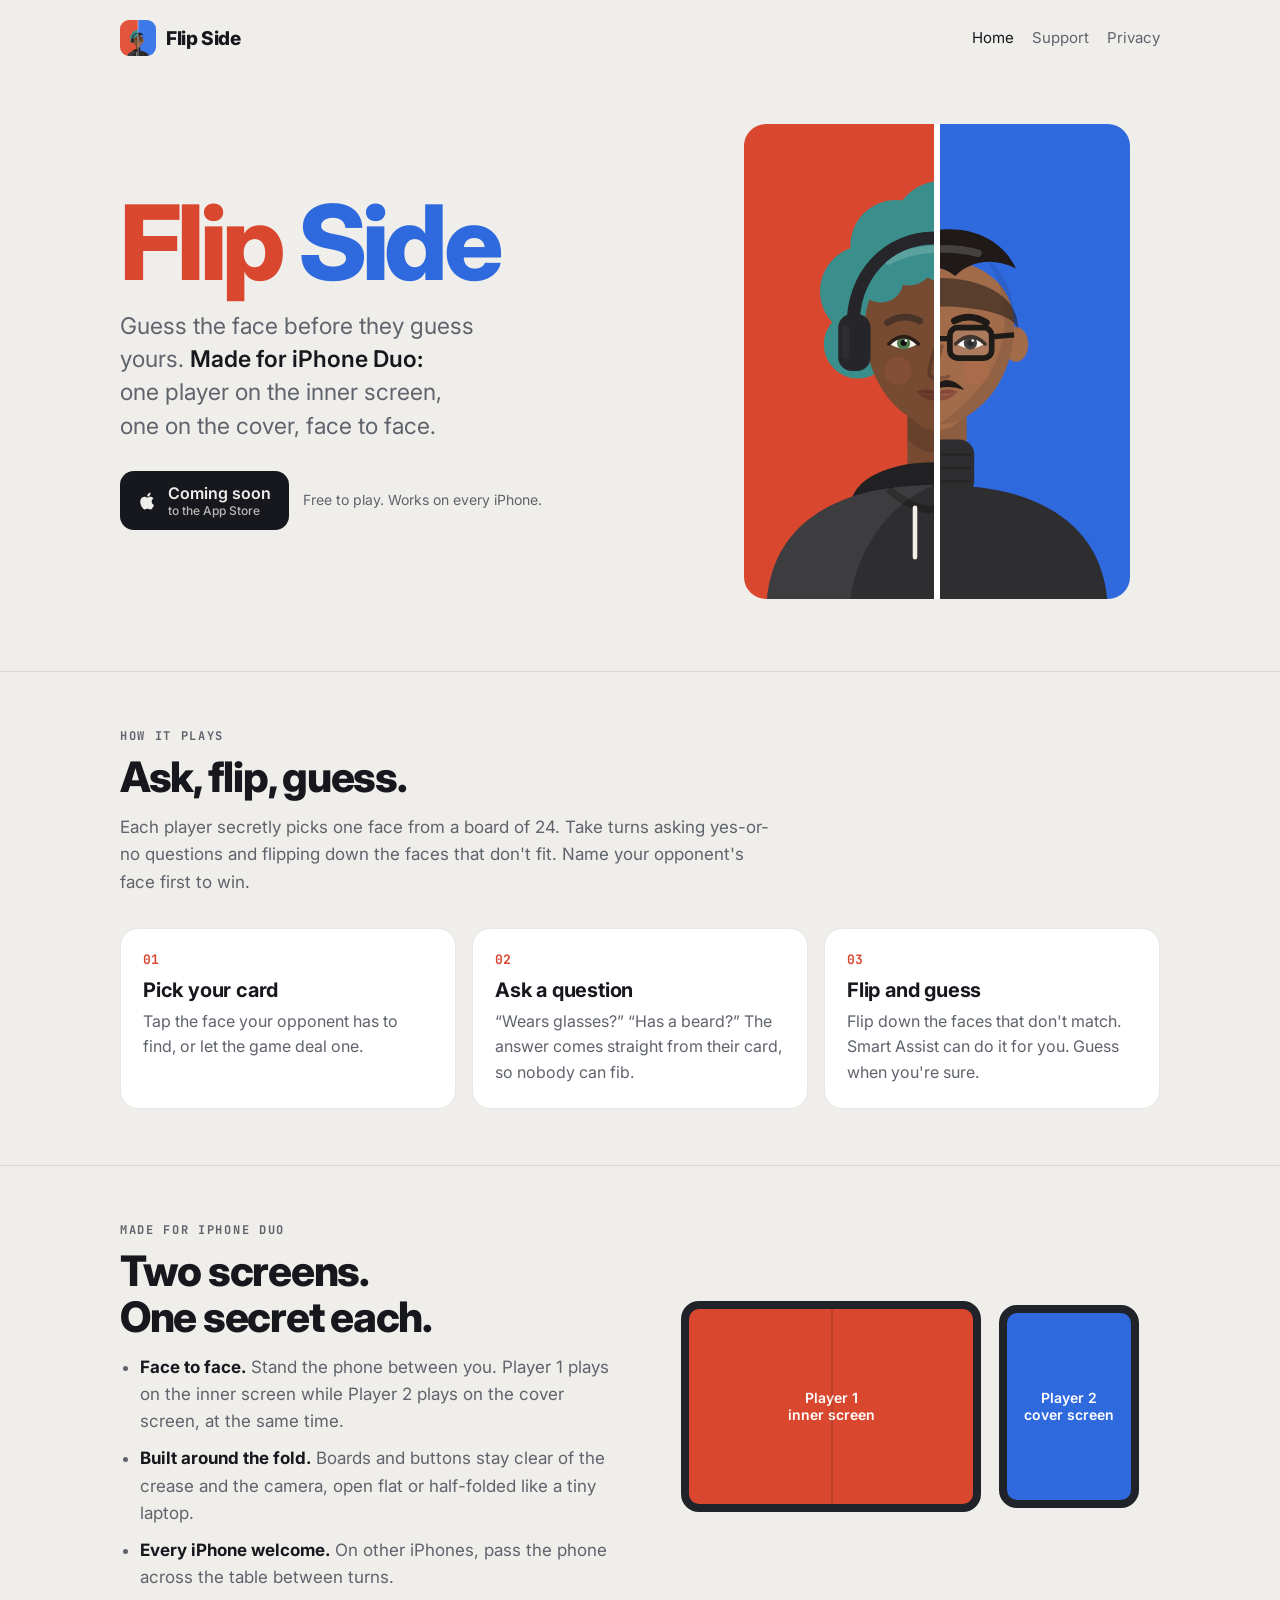
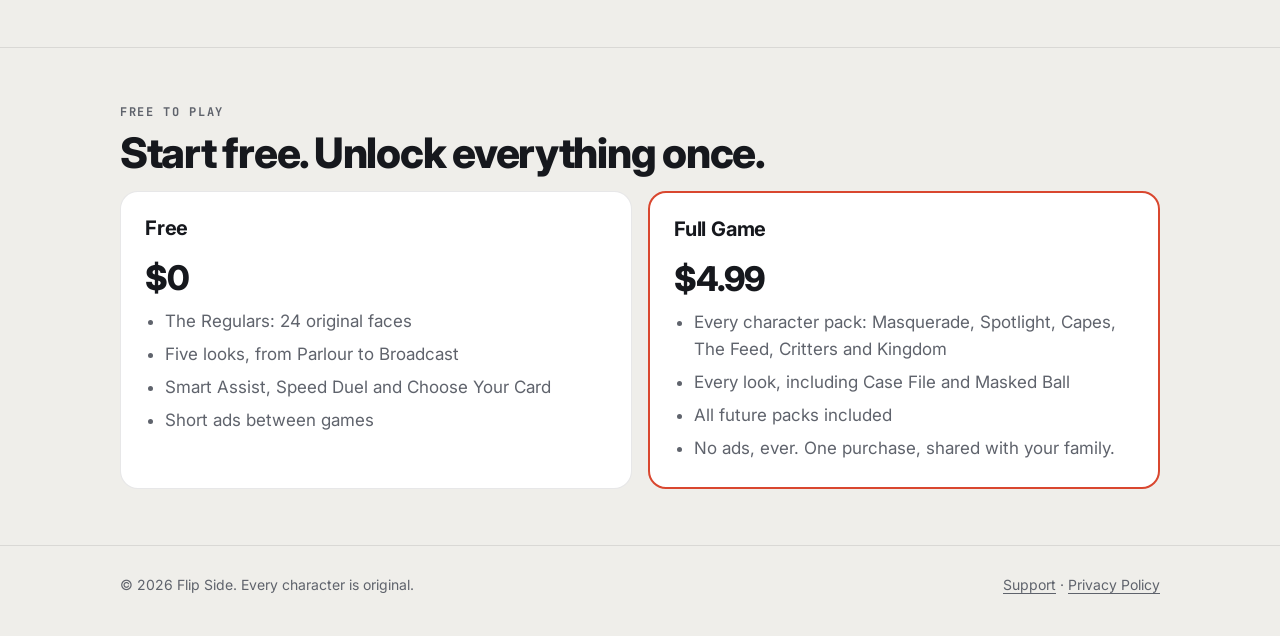
==== index.html @ 429391af "Add Flip Side website: landing, privacy policy, support Co-Authored-By: Claude Opus 5.5 <noreply@ant" ====
<!doctype html>
<html lang="en">
<head>
<meta charset="utf-8">
<meta name="viewport" content="width=device-width, initial-scale=1, viewport-fit=cover">
<title>Flip Side: Guess the Face</title>
<meta name="description" content="A two-player face-guessing game made for iPhone Duo. One player on the inner screen, one on the cover screen, face to face. Works on every iPhone.">
<meta property="og:title" content="Flip Side: Guess the Face">
<meta property="og:description" content="Two players. Two screens. One face each. A guessing game made for iPhone Duo.">
<meta property="og:image" content="https://nelsonthegr8.github.io/flipside/assets/icon.png">
<link rel="icon" href="favicon.png">
<link rel="apple-touch-icon" href="apple-touch-icon.png">
<link rel="preconnect" href="https://fonts.googleapis.com">
<link rel="stylesheet" href="https://fonts.googleapis.com/css2?family=Inter:wght@400;500;600;700;800&family=JetBrains+Mono:wght@700&display=swap">
<link rel="stylesheet" href="style.css">
</head>
<body>
<header class="wrap top">
  <a class="brand" href="./"><img src="assets/icon.png" alt="">Flip Side</a>
  <nav aria-label="Site">
    <a href="./" aria-current="page">Home</a>
    <a href="support.html">Support</a>
    <a href="privacy.html">Privacy</a>
  </nav>
</header>

<main>
  <div class="wrap hero">
    <div>
      <h1 class="wordmark"><span class="a">Flip</span> <span class="b">Side</span></h1>
      <p class="lede">Guess the face before they guess yours. <strong>Made for iPhone Duo:</strong> one player on the inner screen, one on the cover, face to face.</p>
      <div class="cta">
        <span class="badge" aria-label="Coming soon to the App Store">
          <svg width="20" height="20" viewBox="0 0 24 24" aria-hidden="true"><path fill="currentColor" d="M16.4 12.6c0-2.4 2-3.6 2.1-3.7-1.2-1.7-3-1.9-3.6-2-1.5-.2-3 .9-3.8.9-.8 0-2-.9-3.3-.9-1.7 0-3.3 1-4.2 2.5-1.8 3.1-.5 7.7 1.3 10.2.9 1.2 1.9 2.6 3.2 2.6 1.3-.1 1.8-.8 3.3-.8s2 .8 3.3.8c1.4 0 2.3-1.3 3.1-2.5 1-1.4 1.4-2.8 1.4-2.9-.1 0-2.8-1-2.8-4.2zM14 5.3c.7-.8 1.2-2 1-3.1-1 0-2.2.7-2.9 1.5-.6.7-1.2 1.9-1 3 1.1.1 2.2-.6 2.9-1.4z"/></svg>
          <span>Coming soon<small>to the App Store</small></span>
        </span>
        <span class="note">Free to play. Works on every iPhone.</span>
      </div>
    </div>
    <div class="faces" role="img" aria-label="Two half faces, one on red and one on blue, meeting in the middle">
      <div class="half l"><img src="assets/cleo.svg" alt=""></div>
      <div class="seam"></div>
      <div class="half r"><img src="assets/dev.svg" alt=""></div>
    </div>
  </div>

  <section>
    <div class="wrap">
      <p class="eyebrow">How it plays</p>
      <h2>Ask, flip, guess.</h2>
      <p class="intro">Each player secretly picks one face from a board of 24. Take turns asking yes-or-no questions and flipping down the faces that don't fit. Name your opponent's face first to win.</p>
      <div class="steps">
        <div class="step"><span class="n">01</span><h3>Pick your card</h3><p>Tap the face your opponent has to find, or let the game deal one.</p></div>
        <div class="step"><span class="n">02</span><h3>Ask a question</h3><p>“Wears glasses?” “Has a beard?” The answer comes straight from their card, so nobody can fib.</p></div>
        <div class="step"><span class="n">03</span><h3>Flip and guess</h3><p>Flip down the faces that don't match. Smart Assist can do it for you. Guess when you're sure.</p></div>
      </div>
    </div>
  </section>

  <section>
    <div class="wrap duo">
      <div>
        <p class="eyebrow">Made for iPhone Duo</p>
        <h2>Two screens. One secret each.</h2>
        <ul>
          <li><strong>Face to face.</strong> Stand the phone between you. Player 1 plays on the inner screen while Player 2 plays on the cover screen, at the same time.</li>
          <li><strong>Built around the fold.</strong> Boards and buttons stay clear of the crease and the camera, open flat or half-folded like a tiny laptop.</li>
          <li><strong>Every iPhone welcome.</strong> On other iPhones, pass the phone across the table between turns.</li>
        </ul>
      </div>
      <div class="device" aria-hidden="true">
        <div class="screen inner">Player 1<br>inner screen</div>
        <div class="screen cover">Player 2<br>cover screen</div>
      </div>
    </div>
  </section>

  <section>
    <div class="wrap">
      <p class="eyebrow">Free to play</p>
      <h2>Start free. Unlock everything once.</h2>
      <div class="packs">
        <div class="pack">
          <h3>Free</h3>
          <div class="price">$0</div>
          <ul>
            <li>The Regulars: 24 original faces</li>
            <li>Five looks, from Parlour to Broadcast</li>
            <li>Smart Assist, Speed Duel and Choose Your Card</li>
            <li>Short ads between games</li>
          </ul>
        </div>
        <div class="pack full">
          <h3>Full Game</h3>
          <div class="price">$4.99</div>
          <ul>
            <li>Every character pack: Masquerade, Spotlight, Capes, The Feed, Critters and Kingdom</li>
            <li>Every look, including Case File and Masked Ball</li>
            <li>All future packs included</li>
            <li>No ads, ever. One purchase, shared with your family.</li>
          </ul>
        </div>
      </div>
    </div>
  </section>
</main>

<footer>
  <div class="wrap">
    <span>© 2026 Flip Side. Every character is original.</span>
    <span><a href="support.html">Support</a> · <a href="privacy.html">Privacy Policy</a></span>
  </div>
</footer>
</body>
</html>
---- style.css ----
/* Flip Side site — Studio look from the app: off-white table, Player 1 red, Player 2 blue. */
:root {
  --bg: #efeeea;
  --surface: #ffffff;
  --ink: #16181d;
  --muted: #5f636c;
  --line: #16181d1a;
  --p1: #d9472f;
  --p2: #2f69de;
  --display: "Inter", system-ui, -apple-system, "Helvetica Neue", sans-serif;
  --body: "Inter", system-ui, -apple-system, "Helvetica Neue", sans-serif;
  --mono: "JetBrains Mono", ui-monospace, Menlo, monospace;
  color-scheme: light;
}
@media (prefers-color-scheme: dark) {
  :root {
    --bg: #121418;
    --surface: #1b1e24;
    --ink: #eef0f4;
    --muted: #9ba1ad;
    --line: #ffffff1a;
    --p1: #ff7a62;
    --p2: #6f9cff;
    color-scheme: dark;
  }
}
* { box-sizing: border-box; }
html { -webkit-text-size-adjust: 100%; }
body {
  margin: 0;
  background: var(--bg);
  color: var(--ink);
  font: 400 17px/1.6 var(--body);
}
a { color: var(--p2); text-underline-offset: 3px; }
a:focus-visible, button:focus-visible { outline: 3px solid var(--p2); outline-offset: 3px; border-radius: 6px; }
.wrap {
  max-width: 1080px;
  margin: 0 auto;
  padding-left: max(20px, env(safe-area-inset-left));
  padding-right: max(20px, env(safe-area-inset-right));
}
.narrow { max-width: 720px; }

/* Header */
.top { display: flex; align-items: center; justify-content: space-between; gap: 16px; padding-block: 20px; }
.brand { display: flex; align-items: center; gap: 10px; color: var(--ink); text-decoration: none; font: 800 19px var(--display); letter-spacing: -0.02em; }
.brand img { width: 36px; height: 36px; border-radius: 9px; }
.top nav { display: flex; gap: 18px; font-size: 15px; }
.top nav a { color: var(--muted); text-decoration: none; }
.top nav a:hover, .top nav a[aria-current="page"] { color: var(--ink); }

/* Hero */
.hero { display: grid; grid-template-columns: minmax(0, 1.1fr) minmax(0, 0.9fr); gap: 48px; align-items: center; padding-block: 48px 72px; }
@media (max-width: 820px) { .hero { grid-template-columns: minmax(0, 1fr); gap: 32px; padding-block: 24px 48px; } }
.wordmark { font: 800 clamp(56px, 9vw, 104px)/0.95 var(--display); letter-spacing: -0.045em; margin: 0 0 18px; }
.wordmark .a { color: var(--p1); }
.wordmark .b { color: var(--p2); }
.hero .lede { font-size: clamp(19px, 2.2vw, 23px); line-height: 1.45; color: var(--muted); max-width: 30ch; margin: 0 0 28px; text-wrap: balance; }
.hero .lede strong { color: var(--ink); font-weight: 600; }
.cta { display: flex; flex-wrap: wrap; align-items: center; gap: 14px; }
.badge {
  display: inline-flex; align-items: center; gap: 10px;
  padding: 12px 18px; border-radius: 14px;
  background: var(--ink); color: var(--bg);
  font: 600 16px var(--body); text-decoration: none;
}
.badge small { display: block; font-weight: 500; font-size: 12px; opacity: 0.75; }
.note { font-size: 14px; color: var(--muted); }

/* Face to face visual */
.faces { display: flex; justify-content: center; }
.half { width: min(38vw, 190px); aspect-ratio: 0.4; overflow: hidden; position: relative; }
.half img { position: absolute; top: 0; height: 100%; width: 200%; }
.half.l { background: var(--p1); border-radius: 22px 0 0 22px; }
.half.r { background: var(--p2); border-radius: 0 22px 22px 0; }
.half.l img { left: 0; }
.half.r img { left: -100%; }
.seam { width: 6px; background: var(--surface); }
@media (prefers-reduced-motion: no-preference) {
  .half.l { animation: inL 0.9s cubic-bezier(.2,.8,.2,1) both; }
  .half.r { animation: inR 0.9s cubic-bezier(.2,.8,.2,1) both; }
  @keyframes inL { from { transform: translateX(-40%); opacity: 0; } }
  @keyframes inR { from { transform: translateX(40%); opacity: 0; } }
}

/* Sections */
section { padding-block: 56px; border-top: 1px solid var(--line); }
h2 { font: 800 clamp(30px, 4vw, 42px)/1.1 var(--display); letter-spacing: -0.03em; margin: 0 0 14px; text-wrap: balance; }
h3 { font: 700 20px/1.25 var(--display); margin: 0 0 6px; letter-spacing: -0.01em; }
.eyebrow { font: 700 12px var(--mono); letter-spacing: 0.14em; text-transform: uppercase; color: var(--muted); margin: 0 0 10px; }
.intro { color: var(--muted); max-width: 60ch; margin: 0 0 32px; }
.steps { display: grid; grid-template-columns: repeat(auto-fit, minmax(min(100%, 240px), 1fr)); gap: 16px; }
.step { background: var(--surface); border: 1px solid var(--line); border-radius: 18px; padding: 22px; }
.step .n { font: 700 13px var(--mono); color: var(--p1); margin-bottom: 10px; display: block; }
.step p { margin: 0; color: var(--muted); font-size: 16px; }

.duo { display: grid; grid-template-columns: minmax(0, 1fr) minmax(0, 1fr); gap: 40px; align-items: center; }
@media (max-width: 820px) { .duo { grid-template-columns: minmax(0, 1fr); } }
.duo ul { margin: 0; padding-left: 20px; display: grid; gap: 10px; color: var(--muted); }
.duo ul strong { color: var(--ink); }
.device { display: flex; justify-content: center; align-items: center; gap: 18px; }
.screen { border-radius: 18px; border: 8px solid #202329; display: grid; place-items: center; font: 600 14px var(--body); color: #fff; text-align: center; padding: 12px; }
.screen.inner { width: min(56vw, 300px); aspect-ratio: 951 / 669; background: var(--p1); position: relative; }
.screen.inner::after { content: ""; position: absolute; top: 0; bottom: 0; left: 50%; width: 2px; background: #0002; }
.screen.cover { width: min(26vw, 140px); aspect-ratio: 466 / 678; background: var(--p2); }

.packs { display: grid; grid-template-columns: repeat(auto-fit, minmax(min(100%, 300px), 1fr)); gap: 16px; }
.pack { background: var(--surface); border: 1px solid var(--line); border-radius: 18px; padding: 24px; display: grid; gap: 10px; align-content: start; }
.pack .price { font: 800 34px var(--display); letter-spacing: -0.03em; }
.pack ul { margin: 0; padding-left: 20px; color: var(--muted); display: grid; gap: 6px; }
.pack.full { border: 2px solid var(--p1); }

/* Legal / support pages */
.doc { padding-block: 24px 72px; }
.doc h1 { font: 800 clamp(38px, 6vw, 56px)/1.05 var(--display); letter-spacing: -0.04em; margin: 12px 0 8px; }
.doc .updated { color: var(--muted); font-size: 15px; margin: 0 0 32px; }
.doc h2 { font-size: 24px; margin: 40px 0 10px; letter-spacing: -0.02em; }
.doc p, .doc li { color: var(--ink); max-width: 68ch; }
.doc ul { padding-left: 22px; display: grid; gap: 8px; }
.doc .callout { background: var(--surface); border: 1px solid var(--line); border-radius: 16px; padding: 18px 20px; }
.doc table { border-collapse: collapse; width: 100%; font-size: 15px; }
.doc .tablewrap { overflow-x: auto; border: 1px solid var(--line); border-radius: 12px; }
.doc th, .doc td { text-align: left; padding: 10px 12px; border-bottom: 1px solid var(--line); vertical-align: top; }
.doc th { font: 700 12px var(--mono); letter-spacing: 0.08em; text-transform: uppercase; color: var(--muted); }
.doc tr:last-child td { border-bottom: 0; }
details { background: var(--surface); border: 1px solid var(--line); border-radius: 14px; padding: 16px 20px; margin-bottom: 10px; }
summary { font-weight: 600; cursor: pointer; }
details p { color: var(--muted); margin: 10px 0 0; }

footer { border-top: 1px solid var(--line); padding-block: 28px 40px; color: var(--muted); font-size: 14px; }
footer .wrap { display: flex; flex-wrap: wrap; justify-content: space-between; gap: 12px; }
footer a { color: var(--muted); }
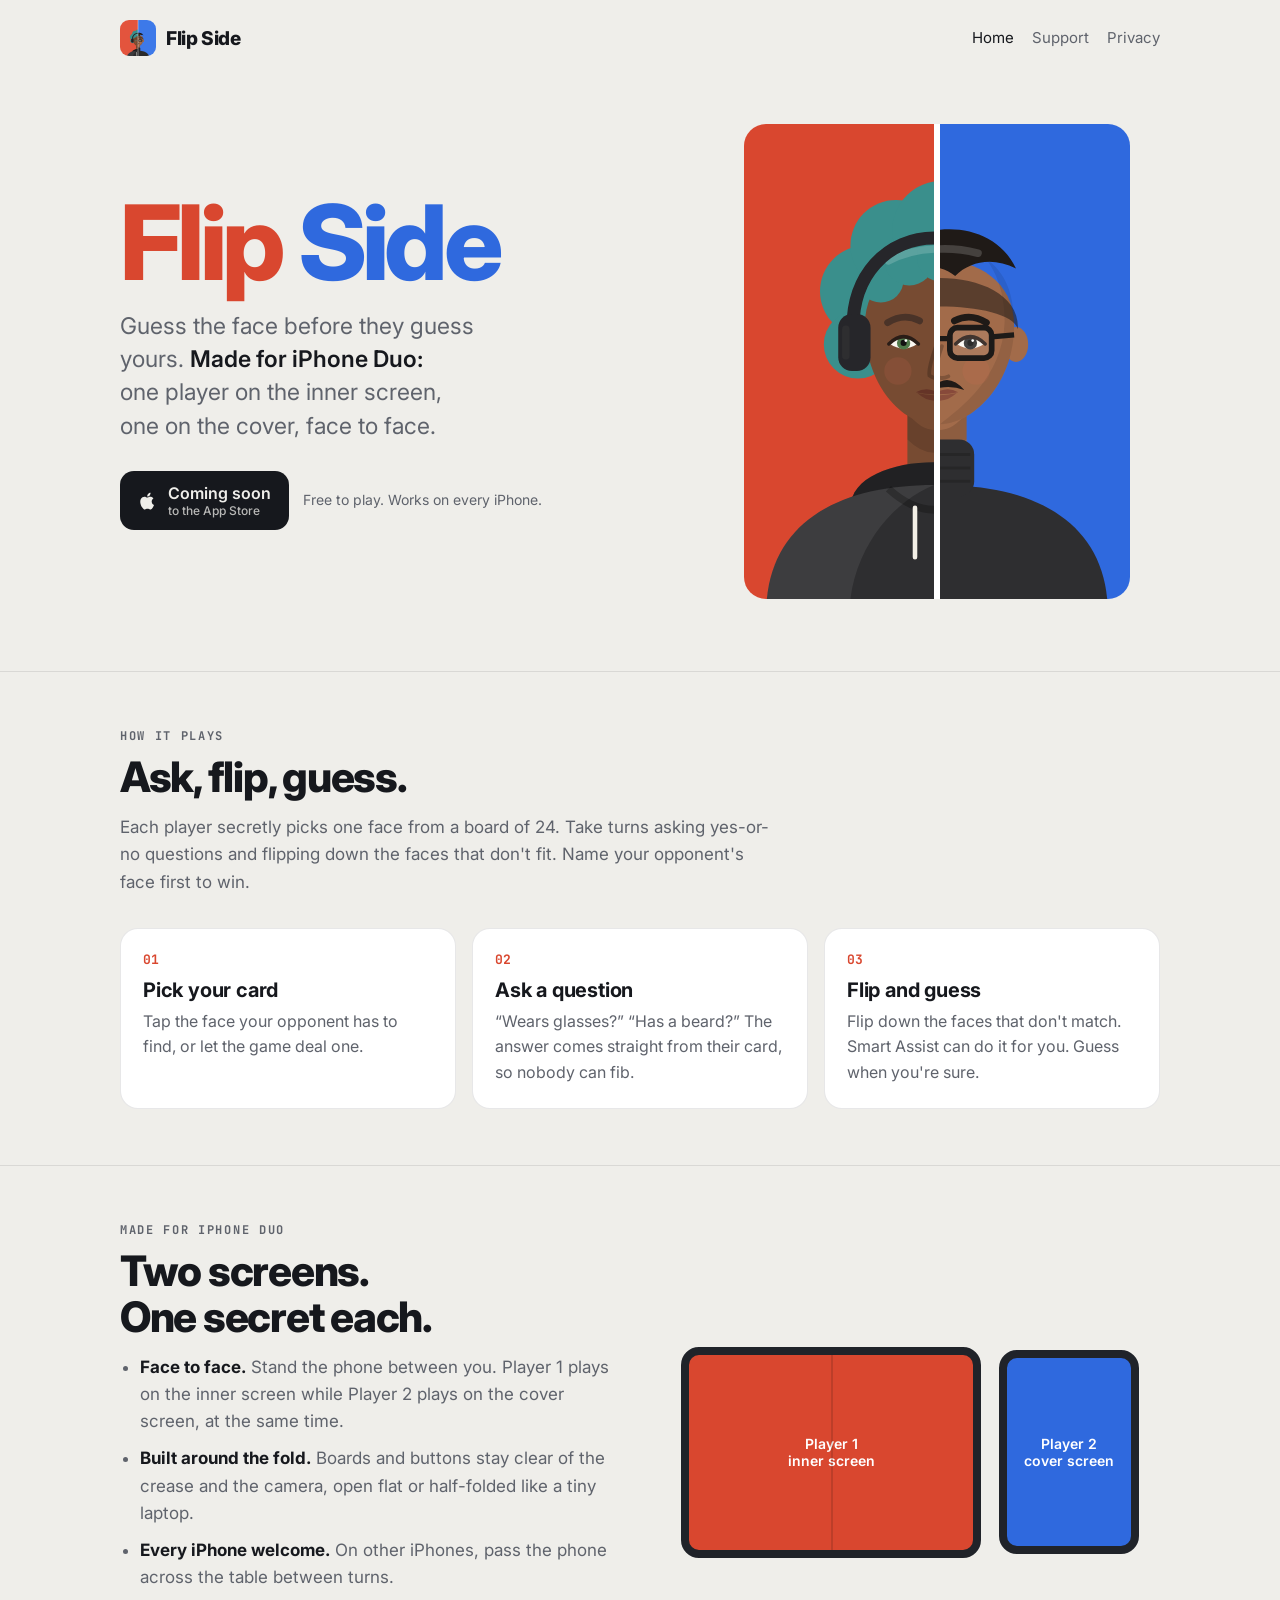
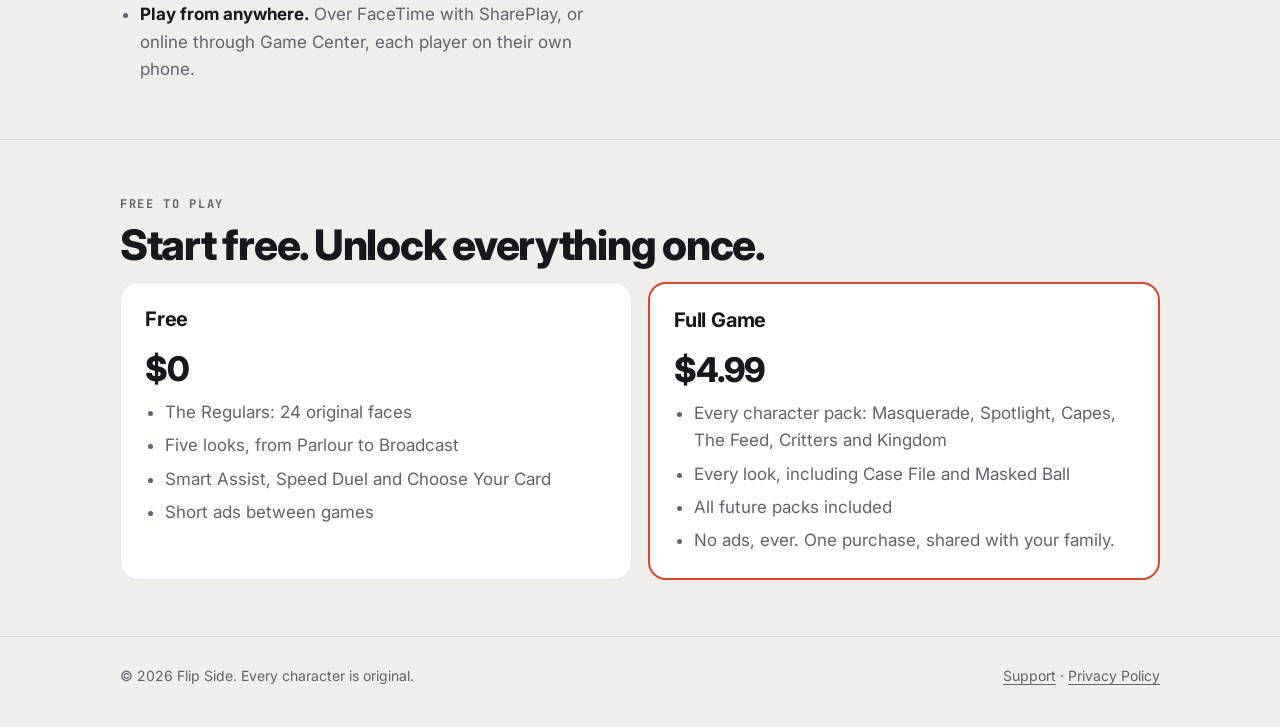
==== commit 8d6ee3bb: "Add online play (SharePlay, Game Center) and own-question help to privacy, support and home Co-Autho" ====
--- a/index.html
+++ b/index.html
@@ -66,6 +66,7 @@
           <li><strong>Face to face.</strong> Stand the phone between you. Player 1 plays on the inner screen while Player 2 plays on the cover screen, at the same time.</li>
           <li><strong>Built around the fold.</strong> Boards and buttons stay clear of the crease and the camera, open flat or half-folded like a tiny laptop.</li>
           <li><strong>Every iPhone welcome.</strong> On other iPhones, pass the phone across the table between turns.</li>
+          <li><strong>Play from anywhere.</strong> Over FaceTime with SharePlay, or online through Game Center, each player on their own phone.</li>
         </ul>
       </div>
       <div class="device" aria-hidden="true">
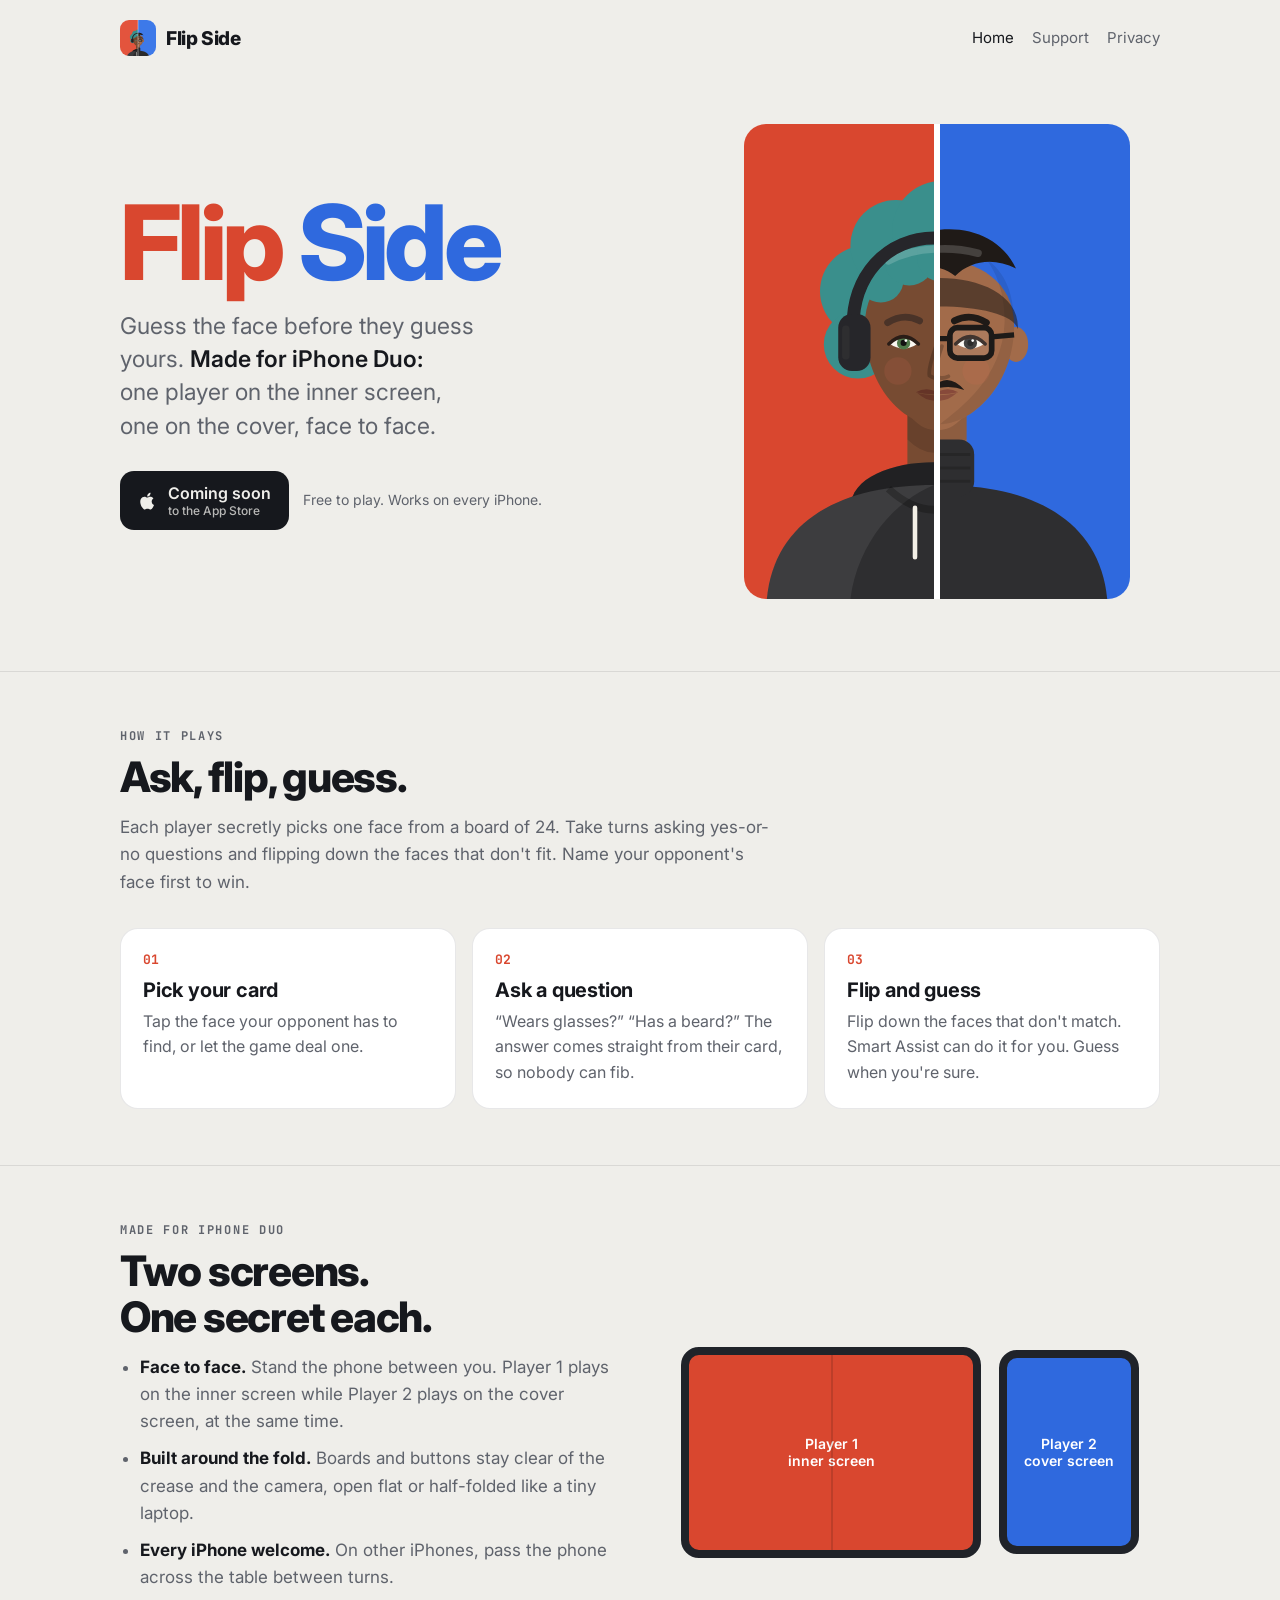
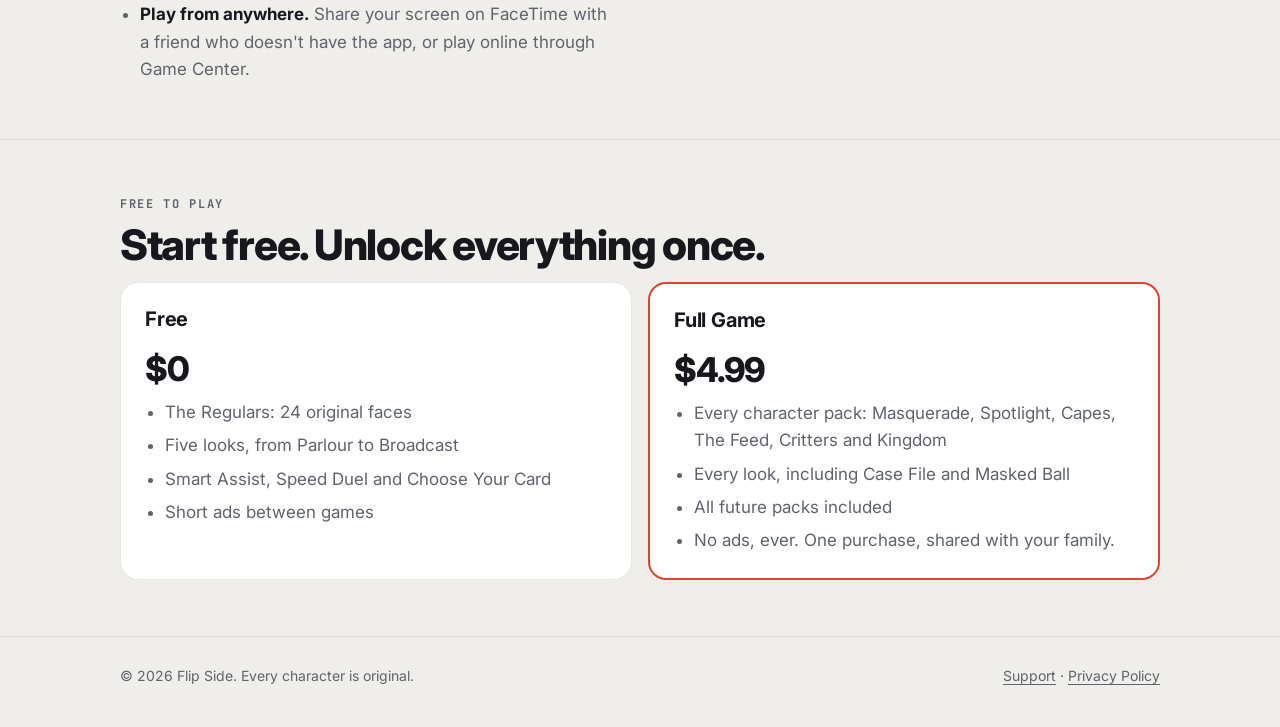
==== commit bfb7cc13: "FaceTime play without the app; update privacy and support Co-Authored-By: Claude Opus 5.5 <noreply@a" ====
--- a/index.html
+++ b/index.html
@@ -66,7 +66,7 @@
           <li><strong>Face to face.</strong> Stand the phone between you. Player 1 plays on the inner screen while Player 2 plays on the cover screen, at the same time.</li>
           <li><strong>Built around the fold.</strong> Boards and buttons stay clear of the crease and the camera, open flat or half-folded like a tiny laptop.</li>
           <li><strong>Every iPhone welcome.</strong> On other iPhones, pass the phone across the table between turns.</li>
-          <li><strong>Play from anywhere.</strong> Over FaceTime with SharePlay, or online through Game Center, each player on their own phone.</li>
+          <li><strong>Play from anywhere.</strong> Share your screen on FaceTime with a friend who doesn't have the app, or play online through Game Center.</li>
         </ul>
       </div>
       <div class="device" aria-hidden="true">
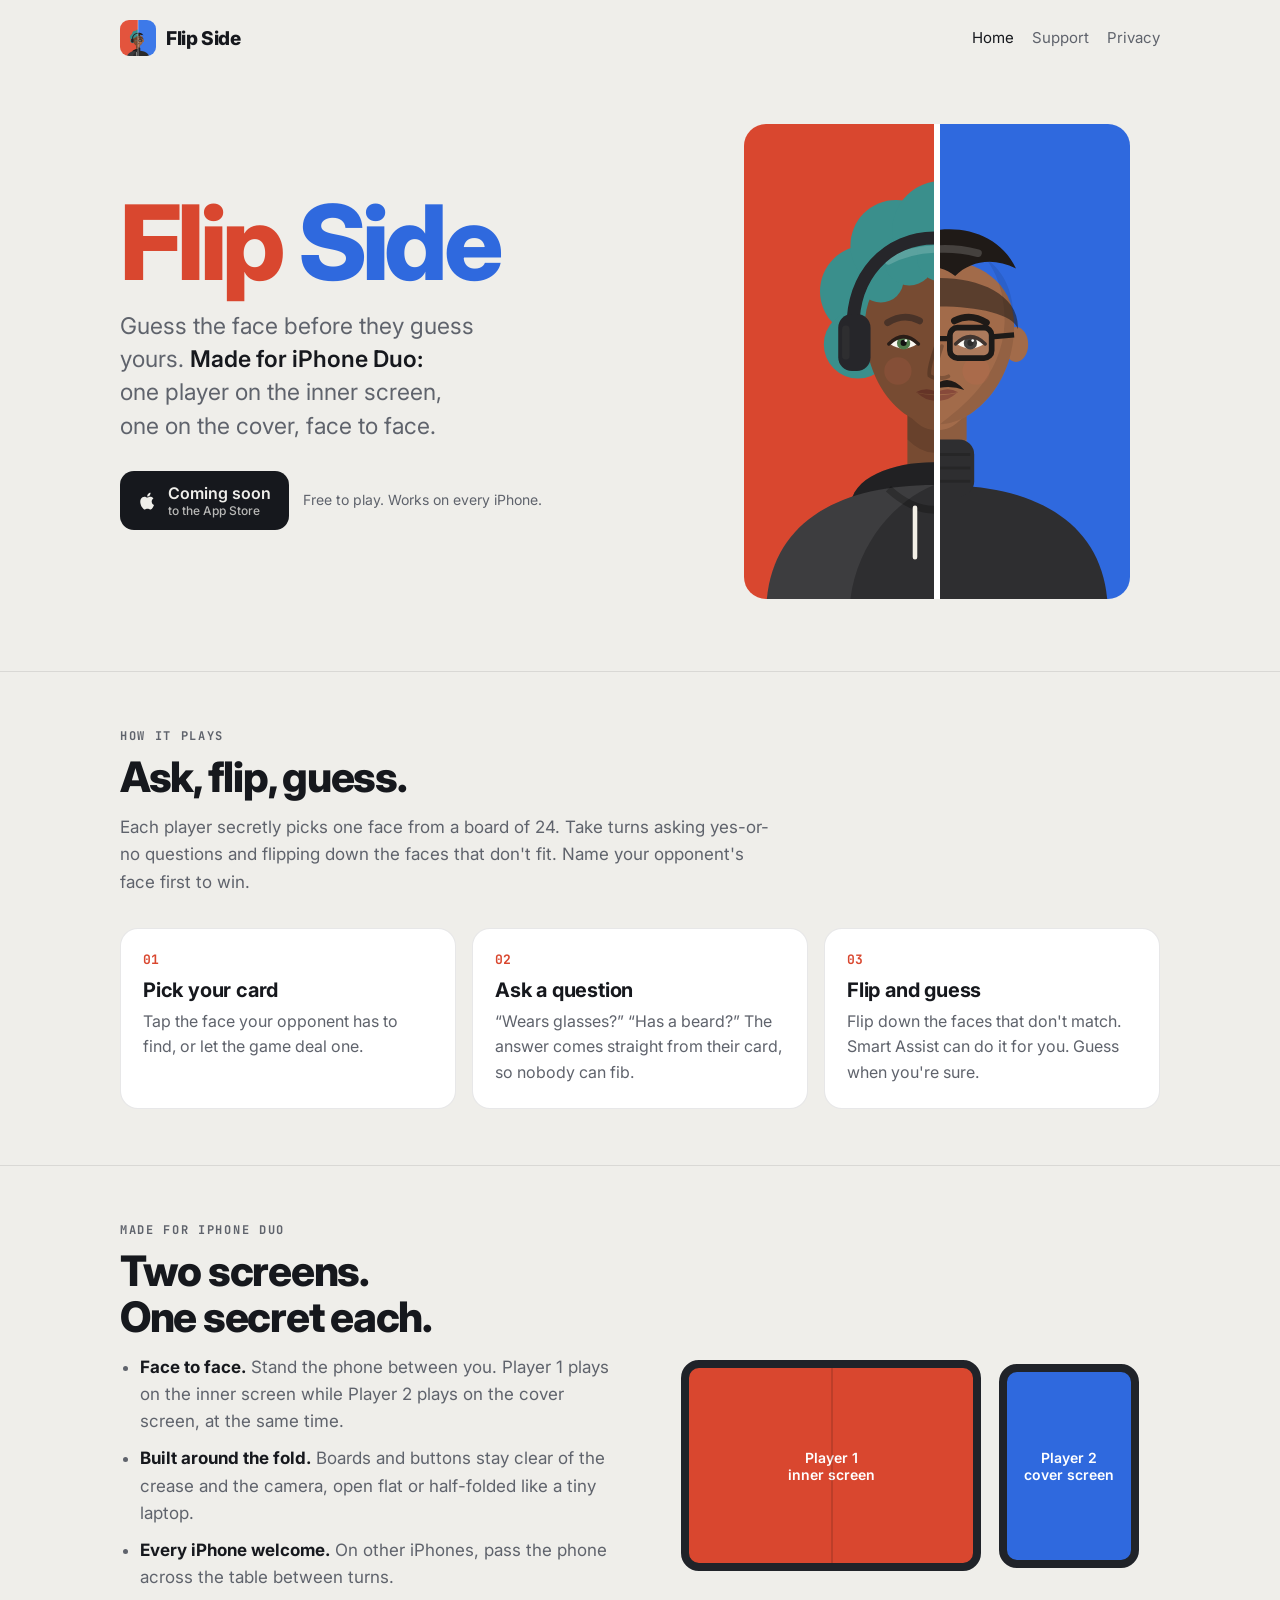
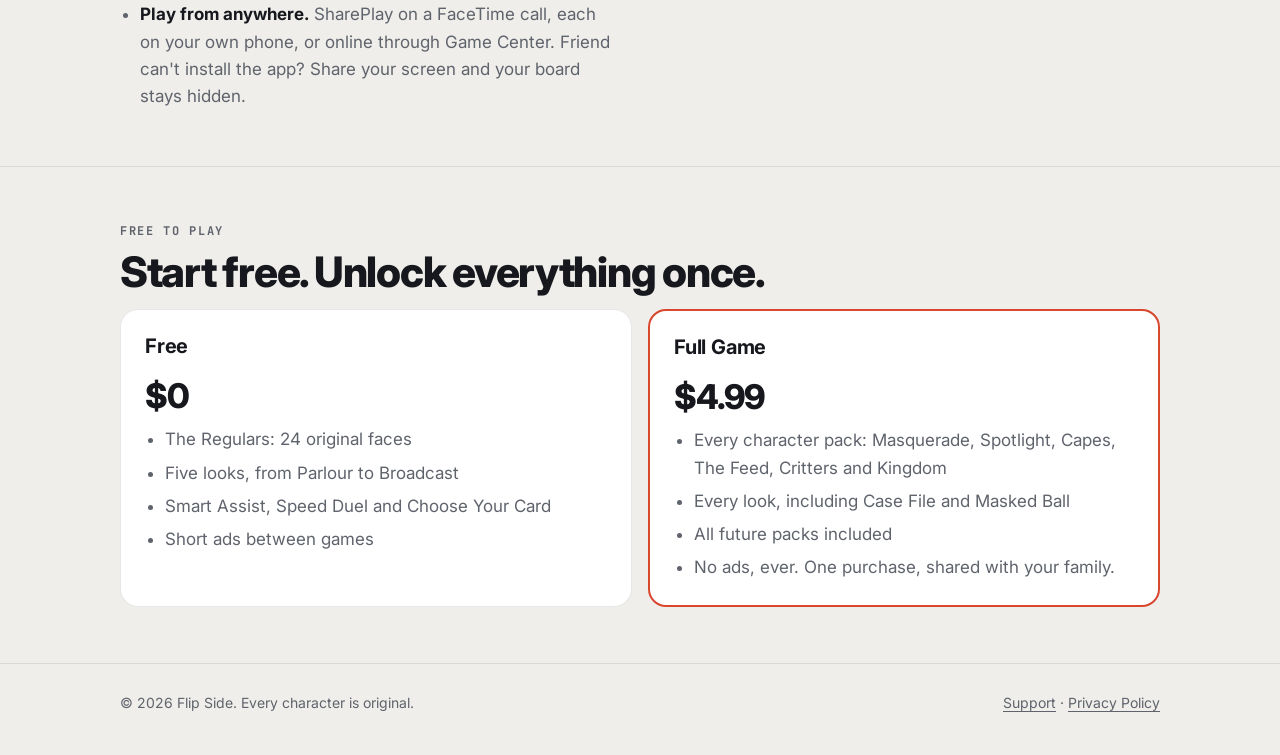
==== commit 333cf404: "SharePlay for FaceTime play, screen sharing as fallback Co-Authored-By: Claude Opus 5.5 <noreply@ant" ====
--- a/index.html
+++ b/index.html
@@ -66,7 +66,7 @@
           <li><strong>Face to face.</strong> Stand the phone between you. Player 1 plays on the inner screen while Player 2 plays on the cover screen, at the same time.</li>
           <li><strong>Built around the fold.</strong> Boards and buttons stay clear of the crease and the camera, open flat or half-folded like a tiny laptop.</li>
           <li><strong>Every iPhone welcome.</strong> On other iPhones, pass the phone across the table between turns.</li>
-          <li><strong>Play from anywhere.</strong> Share your screen on FaceTime with a friend who doesn't have the app, or play online through Game Center.</li>
+          <li><strong>Play from anywhere.</strong> SharePlay on a FaceTime call, each on your own phone, or online through Game Center. Friend can't install the app? Share your screen and your board stays hidden.</li>
         </ul>
       </div>
       <div class="device" aria-hidden="true">
